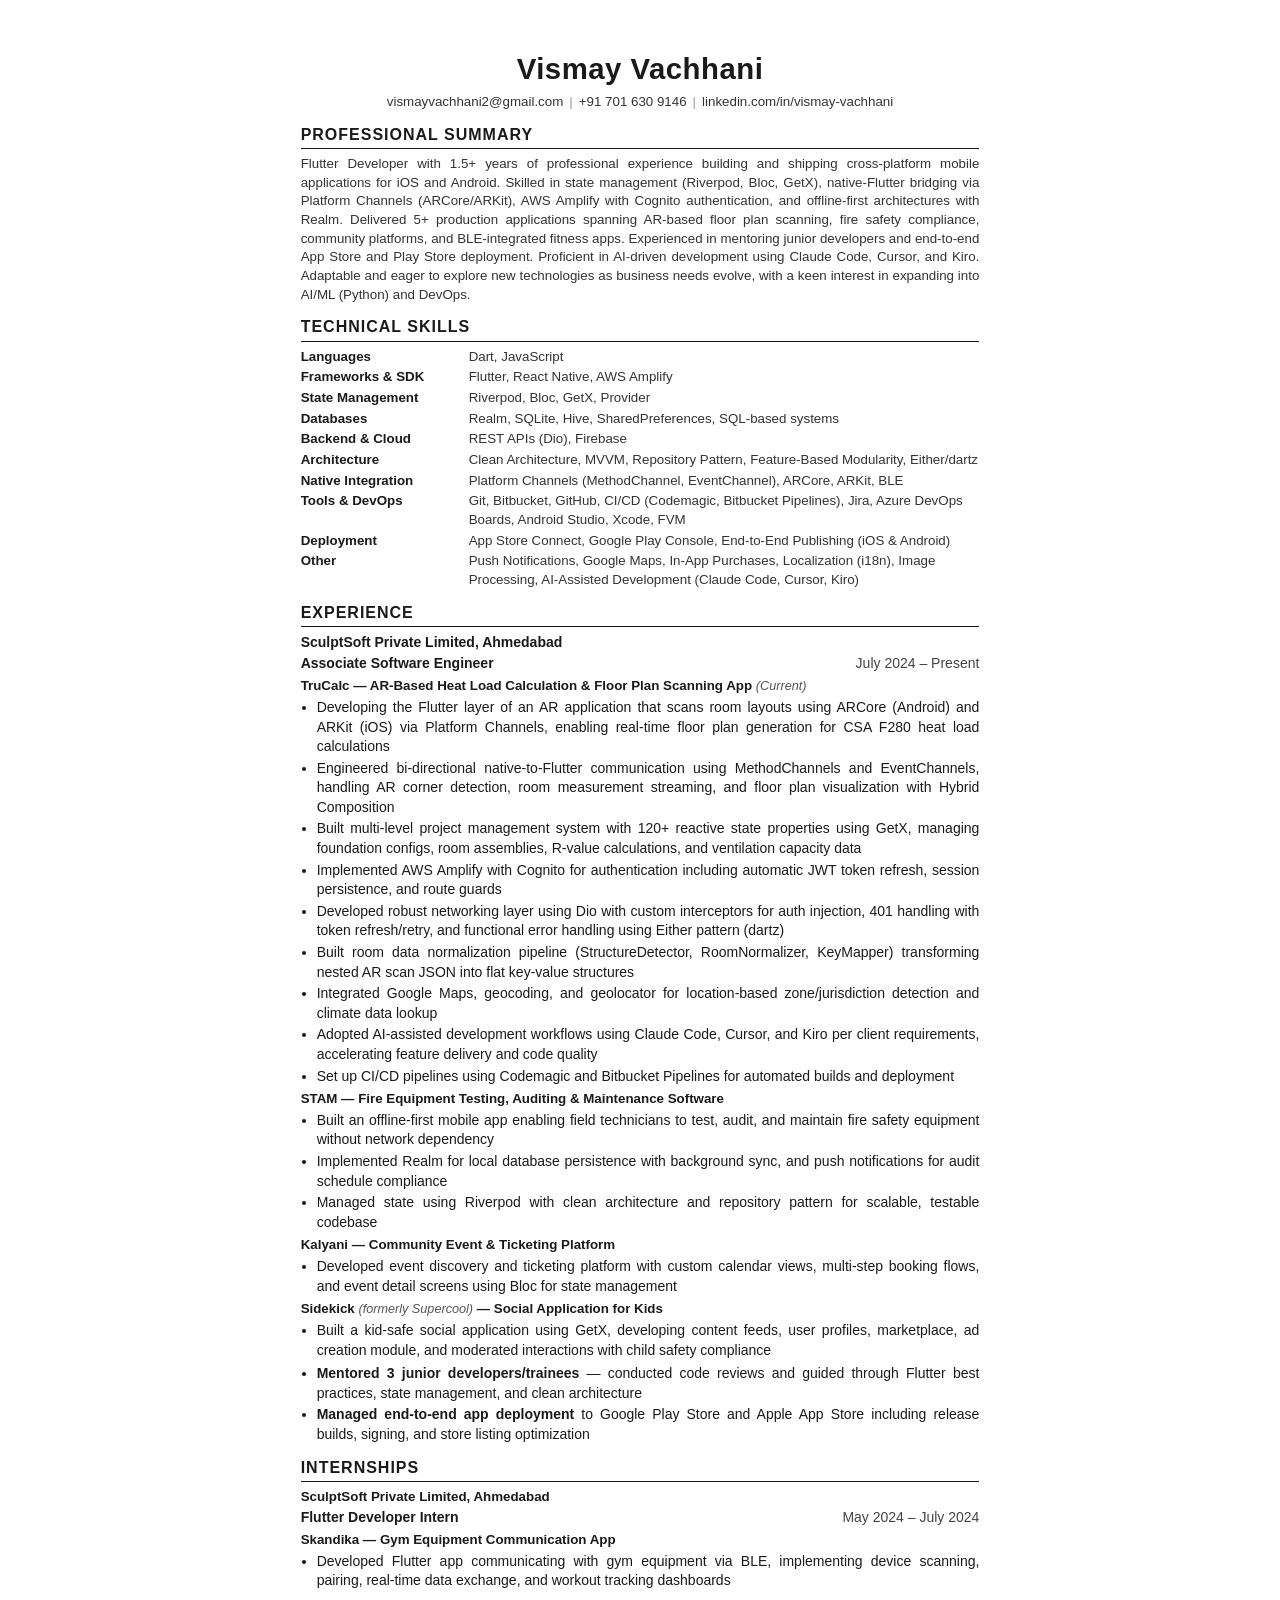
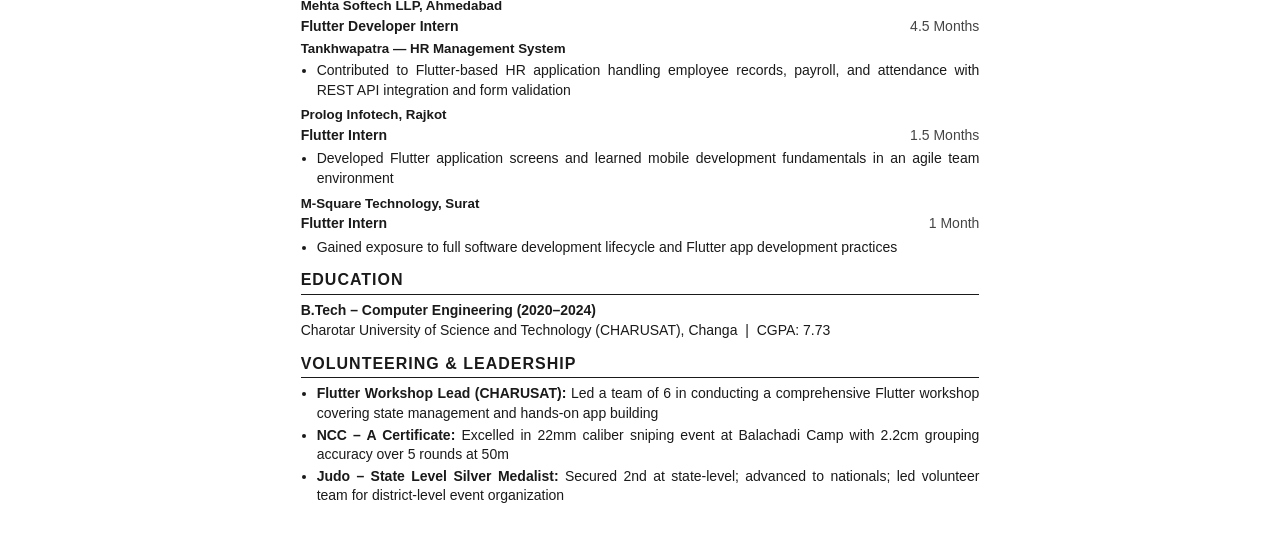
==== resume.html @ d3d65915 "Initial portfolio website" ====
<!DOCTYPE html>
<html lang="en">
<head>
<meta charset="UTF-8">
<meta name="viewport" content="width=device-width, initial-scale=1.0">
<title>Vismay Vachhani - Resume</title>
<style>
  @page {
    margin: 0.5in 0.6in;
    size: A4;
  }
  * {
    margin: 0;
    padding: 0;
    box-sizing: border-box;
  }
  body {
    font-family: 'Calibri', 'Segoe UI', Arial, sans-serif;
    font-size: 10.5pt;
    line-height: 1.4;
    color: #1a1a1a;
    max-width: 8.27in;
    margin: 0 auto;
    padding: 0.5in 0.6in;
    -webkit-print-color-adjust: exact;
    print-color-adjust: exact;
  }
  h1 {
    font-size: 22pt;
    font-weight: 700;
    text-align: center;
    color: #1a1a1a;
    margin-bottom: 4px;
    letter-spacing: 0.5px;
  }
  .contact {
    text-align: center;
    font-size: 10pt;
    color: #333;
    margin-bottom: 12px;
  }
  .contact a {
    color: #333;
    text-decoration: none;
  }
  .contact .separator {
    margin: 0 6px;
    color: #999;
  }
  h2 {
    font-size: 12pt;
    font-weight: 700;
    color: #1a1a1a;
    text-transform: uppercase;
    letter-spacing: 1px;
    border-bottom: 1.5px solid #1a1a1a;
    padding-bottom: 2px;
    margin-top: 12px;
    margin-bottom: 6px;
  }
  h3 {
    font-size: 10.5pt;
    font-weight: 700;
    color: #1a1a1a;
    margin-bottom: 1px;
  }
  .role {
    font-size: 10.5pt;
    margin-bottom: 4px;
  }
  .role strong {
    font-weight: 600;
  }
  .role .date {
    float: right;
    font-weight: 400;
    color: #444;
  }
  .project-title {
    font-weight: 700;
    font-size: 10pt;
    margin-top: 4px;
    margin-bottom: 2px;
    color: #1a1a1a;
  }
  .project-title em {
    font-weight: 400;
    font-style: italic;
    color: #555;
    font-size: 9.5pt;
  }
  ul {
    margin-left: 16px;
    margin-bottom: 4px;
  }
  li {
    margin-bottom: 2px;
    text-align: justify;
  }
  .skills-grid {
    display: grid;
    grid-template-columns: 160px 1fr;
    row-gap: 2px;
    column-gap: 8px;
    margin-bottom: 2px;
  }
  .skills-grid .label {
    font-weight: 600;
    font-size: 10pt;
    color: #1a1a1a;
  }
  .skills-grid .value {
    font-size: 10pt;
    color: #333;
  }
  .summary {
    text-align: justify;
    margin-bottom: 4px;
    font-size: 10pt;
    color: #333;
  }
  .intern-block {
    margin-bottom: 6px;
  }
  .intern-block h3 {
    font-size: 10pt;
  }
  .additional {
    margin-top: 4px;
  }
  .edu-line {
    margin-bottom: 1px;
  }
  .activities li {
    margin-bottom: 2px;
  }
  .clearfix::after {
    content: "";
    display: table;
    clear: both;
  }
  @media print {
    body {
      padding: 0;
    }
  }
</style>
</head>
<body>

<h1>Vismay Vachhani</h1>
<div class="contact">
  vismayvachhani2@gmail.com<span class="separator">|</span>+91 701 630 9146<span class="separator">|</span><a href="https://linkedin.com/in/vismay-vachhani">linkedin.com/in/vismay-vachhani</a>
</div>

<h2>Professional Summary</h2>
<p class="summary">
Flutter Developer with 1.5+ years of professional experience building and shipping cross-platform mobile applications for iOS and Android. Skilled in state management (Riverpod, Bloc, GetX), native-Flutter bridging via Platform Channels (ARCore/ARKit), AWS Amplify with Cognito authentication, and offline-first architectures with Realm. Delivered 5+ production applications spanning AR-based floor plan scanning, fire safety compliance, community platforms, and BLE-integrated fitness apps. Experienced in mentoring junior developers and end-to-end App Store and Play Store deployment. Proficient in AI-driven development using Claude Code, Cursor, and Kiro. Adaptable and eager to explore new technologies as business needs evolve, with a keen interest in expanding into AI/ML (Python) and DevOps.
</p>

<h2>Technical Skills</h2>
<div class="skills-grid">
  <span class="label">Languages</span>
  <span class="value">Dart, JavaScript</span>
  <span class="label">Frameworks & SDK</span>
  <span class="value">Flutter, React Native, AWS Amplify</span>
  <span class="label">State Management</span>
  <span class="value">Riverpod, Bloc, GetX, Provider</span>
  <span class="label">Databases</span>
  <span class="value">Realm, SQLite, Hive, SharedPreferences, SQL-based systems</span>
  <span class="label">Backend & Cloud</span>
  <span class="value">REST APIs (Dio), Firebase</span>
  <span class="label">Architecture</span>
  <span class="value">Clean Architecture, MVVM, Repository Pattern, Feature-Based Modularity, Either/dartz</span>
  <span class="label">Native Integration</span>
  <span class="value">Platform Channels (MethodChannel, EventChannel), ARCore, ARKit, BLE</span>
  <span class="label">Tools & DevOps</span>
  <span class="value">Git, Bitbucket, GitHub, CI/CD (Codemagic, Bitbucket Pipelines), Jira, Azure DevOps Boards, Android Studio, Xcode, FVM</span>
  <span class="label">Deployment</span>
  <span class="value">App Store Connect, Google Play Console, End-to-End Publishing (iOS & Android)</span>
  <span class="label">Other</span>
  <span class="value">Push Notifications, Google Maps, In-App Purchases, Localization (i18n), Image Processing, AI-Assisted Development (Claude Code, Cursor, Kiro)</span>
</div>

<h2>Experience</h2>

<h3>SculptSoft Private Limited, Ahmedabad</h3>
<div class="role clearfix"><strong>Associate Software Engineer</strong><span class="date">July 2024 &ndash; Present</span></div>

<div class="project-title">TruCalc &mdash; AR-Based Heat Load Calculation & Floor Plan Scanning App <em>(Current)</em></div>
<ul>
  <li>Developing the Flutter layer of an AR application that scans room layouts using ARCore (Android) and ARKit (iOS) via Platform Channels, enabling real-time floor plan generation for CSA F280 heat load calculations</li>
  <li>Engineered bi-directional native-to-Flutter communication using MethodChannels and EventChannels, handling AR corner detection, room measurement streaming, and floor plan visualization with Hybrid Composition</li>
  <li>Built multi-level project management system with 120+ reactive state properties using GetX, managing foundation configs, room assemblies, R-value calculations, and ventilation capacity data</li>
  <li>Implemented AWS Amplify with Cognito for authentication including automatic JWT token refresh, session persistence, and route guards</li>
  <li>Developed robust networking layer using Dio with custom interceptors for auth injection, 401 handling with token refresh/retry, and functional error handling using Either pattern (dartz)</li>
  <li>Built room data normalization pipeline (StructureDetector, RoomNormalizer, KeyMapper) transforming nested AR scan JSON into flat key-value structures</li>
  <li>Integrated Google Maps, geocoding, and geolocator for location-based zone/jurisdiction detection and climate data lookup</li>
  <li>Adopted AI-assisted development workflows using Claude Code, Cursor, and Kiro per client requirements, accelerating feature delivery and code quality</li>
  <li>Set up CI/CD pipelines using Codemagic and Bitbucket Pipelines for automated builds and deployment</li>
</ul>

<div class="project-title">STAM &mdash; Fire Equipment Testing, Auditing & Maintenance Software</div>
<ul>
  <li>Built an offline-first mobile app enabling field technicians to test, audit, and maintain fire safety equipment without network dependency</li>
  <li>Implemented Realm for local database persistence with background sync, and push notifications for audit schedule compliance</li>
  <li>Managed state using Riverpod with clean architecture and repository pattern for scalable, testable codebase</li>
</ul>

<div class="project-title">Kalyani &mdash; Community Event & Ticketing Platform</div>
<ul>
  <li>Developed event discovery and ticketing platform with custom calendar views, multi-step booking flows, and event detail screens using Bloc for state management</li>
</ul>

<div class="project-title">Sidekick <em>(formerly Supercool)</em> &mdash; Social Application for Kids</div>
<ul>
  <li>Built a kid-safe social application using GetX, developing content feeds, user profiles, marketplace, ad creation module, and moderated interactions with child safety compliance</li>
</ul>

<div class="additional">
<ul>
  <li><strong>Mentored 3 junior developers/trainees</strong> &mdash; conducted code reviews and guided through Flutter best practices, state management, and clean architecture</li>
  <li><strong>Managed end-to-end app deployment</strong> to Google Play Store and Apple App Store including release builds, signing, and store listing optimization</li>
</ul>
</div>

<h2>Internships</h2>

<div class="intern-block">
<h3>SculptSoft Private Limited, Ahmedabad</h3>
<div class="role clearfix"><strong>Flutter Developer Intern</strong><span class="date">May 2024 &ndash; July 2024</span></div>
<div class="project-title">Skandika &mdash; Gym Equipment Communication App</div>
<ul>
  <li>Developed Flutter app communicating with gym equipment via BLE, implementing device scanning, pairing, real-time data exchange, and workout tracking dashboards</li>
</ul>
</div>

<div class="intern-block">
<h3>Mehta Softech LLP, Ahmedabad</h3>
<div class="role clearfix"><strong>Flutter Developer Intern</strong><span class="date">4.5 Months</span></div>
<div class="project-title">Tankhwapatra &mdash; HR Management System</div>
<ul>
  <li>Contributed to Flutter-based HR application handling employee records, payroll, and attendance with REST API integration and form validation</li>
</ul>
</div>

<div class="intern-block">
<h3>Prolog Infotech, Rajkot</h3>
<div class="role clearfix"><strong>Flutter Intern</strong><span class="date">1.5 Months</span></div>
<ul>
  <li>Developed Flutter application screens and learned mobile development fundamentals in an agile team environment</li>
</ul>
</div>

<div class="intern-block">
<h3>M-Square Technology, Surat</h3>
<div class="role clearfix"><strong>Flutter Intern</strong><span class="date">1 Month</span></div>
<ul>
  <li>Gained exposure to full software development lifecycle and Flutter app development practices</li>
</ul>
</div>

<h2>Education</h2>
<div class="edu-line"><strong>B.Tech &ndash; Computer Engineering (2020&ndash;2024)</strong></div>
<div class="edu-line">Charotar University of Science and Technology (CHARUSAT), Changa &nbsp;|&nbsp; CGPA: 7.73</div>

<h2>Volunteering & Leadership</h2>
<ul class="activities">
  <li><strong>Flutter Workshop Lead (CHARUSAT):</strong> Led a team of 6 in conducting a comprehensive Flutter workshop covering state management and hands-on app building</li>
  <li><strong>NCC &ndash; A Certificate:</strong> Excelled in 22mm caliber sniping event at Balachadi Camp with 2.2cm grouping accuracy over 5 rounds at 50m</li>
  <li><strong>Judo &ndash; State Level Silver Medalist:</strong> Secured 2nd at state-level; advanced to nationals; led volunteer team for district-level event organization</li>
</ul>

</body>
</html>
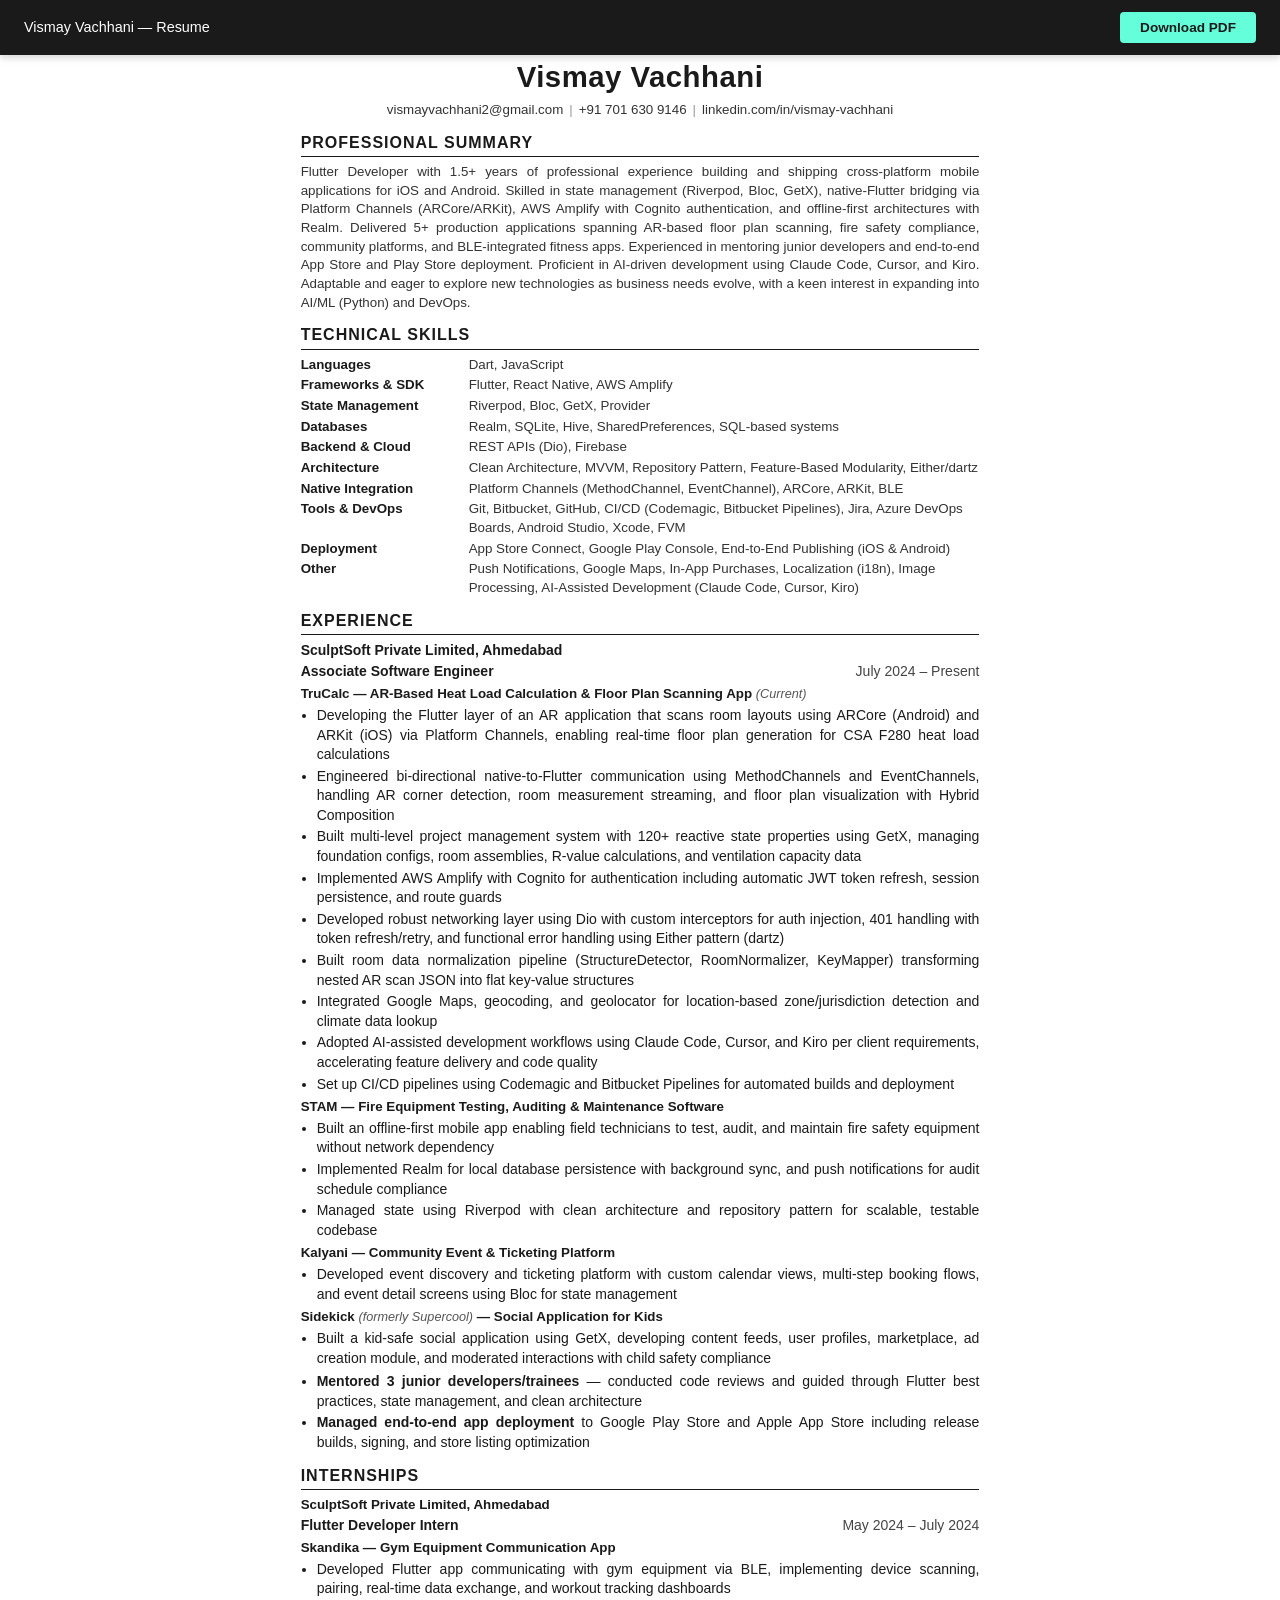
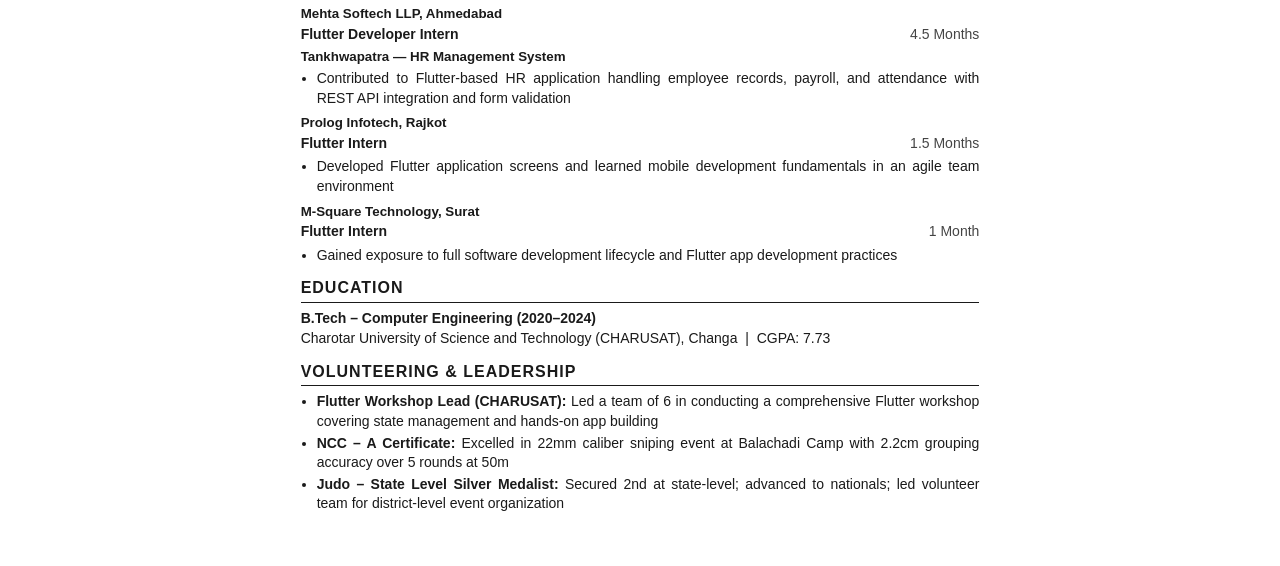
==== commit 1c19dff1: "Add download bar to resume page" ====
--- a/resume.html
+++ b/resume.html
@@ -139,14 +139,58 @@
     display: table;
     clear: both;
   }
+  .download-bar {
+    position: fixed;
+    top: 0;
+    left: 0;
+    right: 0;
+    background: #1a1a1a;
+    padding: 12px 24px;
+    display: flex;
+    align-items: center;
+    justify-content: space-between;
+    z-index: 1000;
+    box-shadow: 0 2px 8px rgba(0,0,0,0.2);
+  }
+  .download-bar span {
+    color: #fff;
+    font-size: 0.9rem;
+  }
+  .download-btn {
+    background: #64ffda;
+    color: #1a1a1a;
+    border: none;
+    padding: 8px 20px;
+    border-radius: 4px;
+    font-family: 'Calibri', sans-serif;
+    font-size: 0.85rem;
+    font-weight: 600;
+    cursor: pointer;
+    transition: opacity 0.2s;
+  }
+  .download-btn:hover {
+    opacity: 0.85;
+  }
+  body {
+    padding-top: 56px;
+  }
   @media print {
+    .download-bar {
+      display: none;
+    }
     body {
       padding: 0;
+      padding-top: 0;
     }
   }
 </style>
 </head>
 <body>
+
+<div class="download-bar">
+  <span>Vismay Vachhani — Resume</span>
+  <button class="download-btn" onclick="window.print()">Download PDF</button>
+</div>
 
 <h1>Vismay Vachhani</h1>
 <div class="contact">
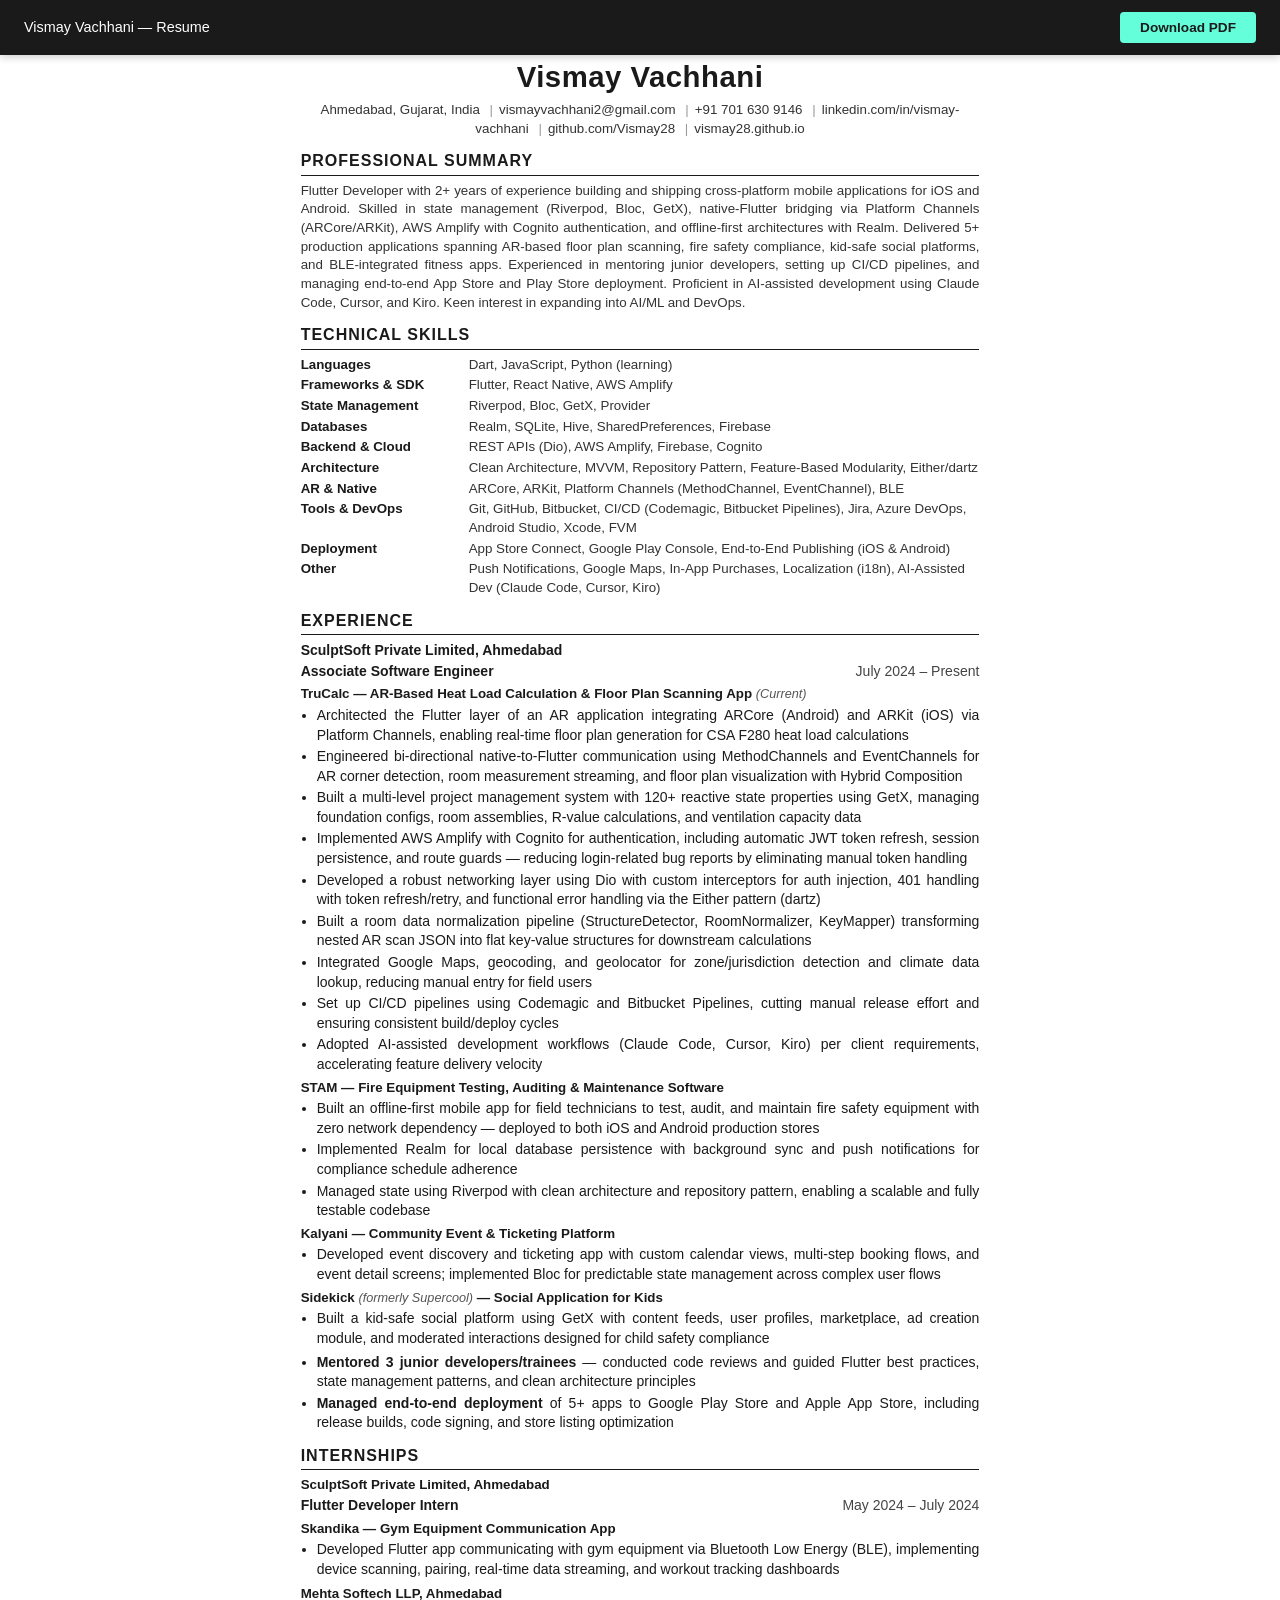
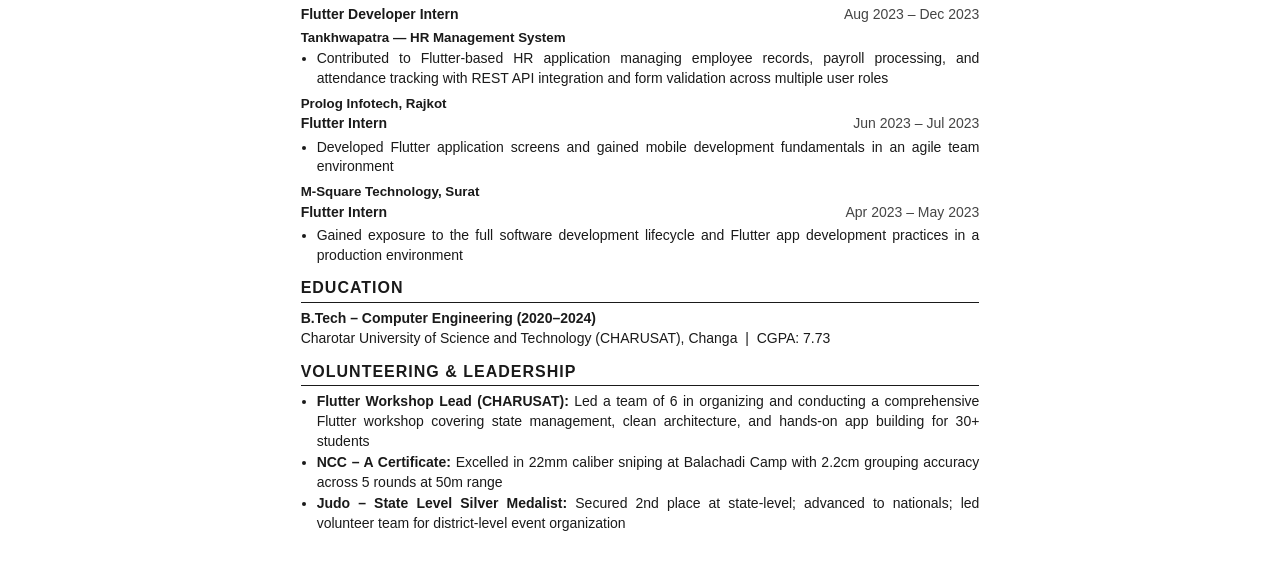
==== commit 6ee4ec2d: "Update resume: 2yr exp, add GitHub/location, fix internship dates, strengthen bullets" ====
--- a/resume.html
+++ b/resume.html
@@ -3,7 +3,7 @@
 <head>
 <meta charset="UTF-8">
 <meta name="viewport" content="width=device-width, initial-scale=1.0">
-<title>Vismay Vachhani - Resume</title>
+<title>Vismay Vachhani - Flutter Developer Resume</title>
 <style>
   @page {
     margin: 0.5in 0.6in;
@@ -194,36 +194,41 @@
 
 <h1>Vismay Vachhani</h1>
 <div class="contact">
-  vismayvachhani2@gmail.com<span class="separator">|</span>+91 701 630 9146<span class="separator">|</span><a href="https://linkedin.com/in/vismay-vachhani">linkedin.com/in/vismay-vachhani</a>
+  Ahmedabad, Gujarat, India
+  <span class="separator">|</span>vismayvachhani2@gmail.com
+  <span class="separator">|</span>+91 701 630 9146
+  <span class="separator">|</span><a href="https://linkedin.com/in/vismay-vachhani">linkedin.com/in/vismay-vachhani</a>
+  <span class="separator">|</span><a href="https://github.com/Vismay28">github.com/Vismay28</a>
+  <span class="separator">|</span><a href="https://vismay28.github.io">vismay28.github.io</a>
 </div>
 
 <h2>Professional Summary</h2>
 <p class="summary">
-Flutter Developer with 1.5+ years of professional experience building and shipping cross-platform mobile applications for iOS and Android. Skilled in state management (Riverpod, Bloc, GetX), native-Flutter bridging via Platform Channels (ARCore/ARKit), AWS Amplify with Cognito authentication, and offline-first architectures with Realm. Delivered 5+ production applications spanning AR-based floor plan scanning, fire safety compliance, community platforms, and BLE-integrated fitness apps. Experienced in mentoring junior developers and end-to-end App Store and Play Store deployment. Proficient in AI-driven development using Claude Code, Cursor, and Kiro. Adaptable and eager to explore new technologies as business needs evolve, with a keen interest in expanding into AI/ML (Python) and DevOps.
+Flutter Developer with 2+ years of experience building and shipping cross-platform mobile applications for iOS and Android. Skilled in state management (Riverpod, Bloc, GetX), native-Flutter bridging via Platform Channels (ARCore/ARKit), AWS Amplify with Cognito authentication, and offline-first architectures with Realm. Delivered 5+ production applications spanning AR-based floor plan scanning, fire safety compliance, kid-safe social platforms, and BLE-integrated fitness apps. Experienced in mentoring junior developers, setting up CI/CD pipelines, and managing end-to-end App Store and Play Store deployment. Proficient in AI-assisted development using Claude Code, Cursor, and Kiro. Keen interest in expanding into AI/ML and DevOps.
 </p>
 
 <h2>Technical Skills</h2>
 <div class="skills-grid">
   <span class="label">Languages</span>
-  <span class="value">Dart, JavaScript</span>
+  <span class="value">Dart, JavaScript, Python (learning)</span>
   <span class="label">Frameworks & SDK</span>
   <span class="value">Flutter, React Native, AWS Amplify</span>
   <span class="label">State Management</span>
   <span class="value">Riverpod, Bloc, GetX, Provider</span>
   <span class="label">Databases</span>
-  <span class="value">Realm, SQLite, Hive, SharedPreferences, SQL-based systems</span>
+  <span class="value">Realm, SQLite, Hive, SharedPreferences, Firebase</span>
   <span class="label">Backend & Cloud</span>
-  <span class="value">REST APIs (Dio), Firebase</span>
+  <span class="value">REST APIs (Dio), AWS Amplify, Firebase, Cognito</span>
   <span class="label">Architecture</span>
   <span class="value">Clean Architecture, MVVM, Repository Pattern, Feature-Based Modularity, Either/dartz</span>
-  <span class="label">Native Integration</span>
-  <span class="value">Platform Channels (MethodChannel, EventChannel), ARCore, ARKit, BLE</span>
+  <span class="label">AR & Native</span>
+  <span class="value">ARCore, ARKit, Platform Channels (MethodChannel, EventChannel), BLE</span>
   <span class="label">Tools & DevOps</span>
-  <span class="value">Git, Bitbucket, GitHub, CI/CD (Codemagic, Bitbucket Pipelines), Jira, Azure DevOps Boards, Android Studio, Xcode, FVM</span>
+  <span class="value">Git, GitHub, Bitbucket, CI/CD (Codemagic, Bitbucket Pipelines), Jira, Azure DevOps, Android Studio, Xcode, FVM</span>
   <span class="label">Deployment</span>
   <span class="value">App Store Connect, Google Play Console, End-to-End Publishing (iOS & Android)</span>
   <span class="label">Other</span>
-  <span class="value">Push Notifications, Google Maps, In-App Purchases, Localization (i18n), Image Processing, AI-Assisted Development (Claude Code, Cursor, Kiro)</span>
+  <span class="value">Push Notifications, Google Maps, In-App Purchases, Localization (i18n), AI-Assisted Dev (Claude Code, Cursor, Kiro)</span>
 </div>
 
 <h2>Experience</h2>
@@ -233,38 +238,38 @@
 
 <div class="project-title">TruCalc &mdash; AR-Based Heat Load Calculation & Floor Plan Scanning App <em>(Current)</em></div>
 <ul>
-  <li>Developing the Flutter layer of an AR application that scans room layouts using ARCore (Android) and ARKit (iOS) via Platform Channels, enabling real-time floor plan generation for CSA F280 heat load calculations</li>
-  <li>Engineered bi-directional native-to-Flutter communication using MethodChannels and EventChannels, handling AR corner detection, room measurement streaming, and floor plan visualization with Hybrid Composition</li>
-  <li>Built multi-level project management system with 120+ reactive state properties using GetX, managing foundation configs, room assemblies, R-value calculations, and ventilation capacity data</li>
-  <li>Implemented AWS Amplify with Cognito for authentication including automatic JWT token refresh, session persistence, and route guards</li>
-  <li>Developed robust networking layer using Dio with custom interceptors for auth injection, 401 handling with token refresh/retry, and functional error handling using Either pattern (dartz)</li>
-  <li>Built room data normalization pipeline (StructureDetector, RoomNormalizer, KeyMapper) transforming nested AR scan JSON into flat key-value structures</li>
-  <li>Integrated Google Maps, geocoding, and geolocator for location-based zone/jurisdiction detection and climate data lookup</li>
-  <li>Adopted AI-assisted development workflows using Claude Code, Cursor, and Kiro per client requirements, accelerating feature delivery and code quality</li>
-  <li>Set up CI/CD pipelines using Codemagic and Bitbucket Pipelines for automated builds and deployment</li>
+  <li>Architected the Flutter layer of an AR application integrating ARCore (Android) and ARKit (iOS) via Platform Channels, enabling real-time floor plan generation for CSA F280 heat load calculations</li>
+  <li>Engineered bi-directional native-to-Flutter communication using MethodChannels and EventChannels for AR corner detection, room measurement streaming, and floor plan visualization with Hybrid Composition</li>
+  <li>Built a multi-level project management system with 120+ reactive state properties using GetX, managing foundation configs, room assemblies, R-value calculations, and ventilation capacity data</li>
+  <li>Implemented AWS Amplify with Cognito for authentication, including automatic JWT token refresh, session persistence, and route guards — reducing login-related bug reports by eliminating manual token handling</li>
+  <li>Developed a robust networking layer using Dio with custom interceptors for auth injection, 401 handling with token refresh/retry, and functional error handling via the Either pattern (dartz)</li>
+  <li>Built a room data normalization pipeline (StructureDetector, RoomNormalizer, KeyMapper) transforming nested AR scan JSON into flat key-value structures for downstream calculations</li>
+  <li>Integrated Google Maps, geocoding, and geolocator for zone/jurisdiction detection and climate data lookup, reducing manual entry for field users</li>
+  <li>Set up CI/CD pipelines using Codemagic and Bitbucket Pipelines, cutting manual release effort and ensuring consistent build/deploy cycles</li>
+  <li>Adopted AI-assisted development workflows (Claude Code, Cursor, Kiro) per client requirements, accelerating feature delivery velocity</li>
 </ul>
 
 <div class="project-title">STAM &mdash; Fire Equipment Testing, Auditing & Maintenance Software</div>
 <ul>
-  <li>Built an offline-first mobile app enabling field technicians to test, audit, and maintain fire safety equipment without network dependency</li>
-  <li>Implemented Realm for local database persistence with background sync, and push notifications for audit schedule compliance</li>
-  <li>Managed state using Riverpod with clean architecture and repository pattern for scalable, testable codebase</li>
+  <li>Built an offline-first mobile app for field technicians to test, audit, and maintain fire safety equipment with zero network dependency — deployed to both iOS and Android production stores</li>
+  <li>Implemented Realm for local database persistence with background sync and push notifications for compliance schedule adherence</li>
+  <li>Managed state using Riverpod with clean architecture and repository pattern, enabling a scalable and fully testable codebase</li>
 </ul>
 
 <div class="project-title">Kalyani &mdash; Community Event & Ticketing Platform</div>
 <ul>
-  <li>Developed event discovery and ticketing platform with custom calendar views, multi-step booking flows, and event detail screens using Bloc for state management</li>
+  <li>Developed event discovery and ticketing app with custom calendar views, multi-step booking flows, and event detail screens; implemented Bloc for predictable state management across complex user flows</li>
 </ul>
 
 <div class="project-title">Sidekick <em>(formerly Supercool)</em> &mdash; Social Application for Kids</div>
 <ul>
-  <li>Built a kid-safe social application using GetX, developing content feeds, user profiles, marketplace, ad creation module, and moderated interactions with child safety compliance</li>
+  <li>Built a kid-safe social platform using GetX with content feeds, user profiles, marketplace, ad creation module, and moderated interactions designed for child safety compliance</li>
 </ul>
 
 <div class="additional">
 <ul>
-  <li><strong>Mentored 3 junior developers/trainees</strong> &mdash; conducted code reviews and guided through Flutter best practices, state management, and clean architecture</li>
-  <li><strong>Managed end-to-end app deployment</strong> to Google Play Store and Apple App Store including release builds, signing, and store listing optimization</li>
+  <li><strong>Mentored 3 junior developers/trainees</strong> &mdash; conducted code reviews and guided Flutter best practices, state management patterns, and clean architecture principles</li>
+  <li><strong>Managed end-to-end deployment</strong> of 5+ apps to Google Play Store and Apple App Store, including release builds, code signing, and store listing optimization</li>
 </ul>
 </div>
 
@@ -275,32 +280,32 @@
 <div class="role clearfix"><strong>Flutter Developer Intern</strong><span class="date">May 2024 &ndash; July 2024</span></div>
 <div class="project-title">Skandika &mdash; Gym Equipment Communication App</div>
 <ul>
-  <li>Developed Flutter app communicating with gym equipment via BLE, implementing device scanning, pairing, real-time data exchange, and workout tracking dashboards</li>
+  <li>Developed Flutter app communicating with gym equipment via Bluetooth Low Energy (BLE), implementing device scanning, pairing, real-time data streaming, and workout tracking dashboards</li>
 </ul>
 </div>
 
 <div class="intern-block">
 <h3>Mehta Softech LLP, Ahmedabad</h3>
-<div class="role clearfix"><strong>Flutter Developer Intern</strong><span class="date">4.5 Months</span></div>
+<div class="role clearfix"><strong>Flutter Developer Intern</strong><span class="date">Aug 2023 &ndash; Dec 2023</span></div>
 <div class="project-title">Tankhwapatra &mdash; HR Management System</div>
 <ul>
-  <li>Contributed to Flutter-based HR application handling employee records, payroll, and attendance with REST API integration and form validation</li>
+  <li>Contributed to Flutter-based HR application managing employee records, payroll processing, and attendance tracking with REST API integration and form validation across multiple user roles</li>
 </ul>
 </div>
 
 <div class="intern-block">
 <h3>Prolog Infotech, Rajkot</h3>
-<div class="role clearfix"><strong>Flutter Intern</strong><span class="date">1.5 Months</span></div>
-<ul>
-  <li>Developed Flutter application screens and learned mobile development fundamentals in an agile team environment</li>
+<div class="role clearfix"><strong>Flutter Intern</strong><span class="date">Jun 2023 &ndash; Jul 2023</span></div>
+<ul>
+  <li>Developed Flutter application screens and gained mobile development fundamentals in an agile team environment</li>
 </ul>
 </div>
 
 <div class="intern-block">
 <h3>M-Square Technology, Surat</h3>
-<div class="role clearfix"><strong>Flutter Intern</strong><span class="date">1 Month</span></div>
-<ul>
-  <li>Gained exposure to full software development lifecycle and Flutter app development practices</li>
+<div class="role clearfix"><strong>Flutter Intern</strong><span class="date">Apr 2023 &ndash; May 2023</span></div>
+<ul>
+  <li>Gained exposure to the full software development lifecycle and Flutter app development practices in a production environment</li>
 </ul>
 </div>
 
@@ -310,9 +315,9 @@
 
 <h2>Volunteering & Leadership</h2>
 <ul class="activities">
-  <li><strong>Flutter Workshop Lead (CHARUSAT):</strong> Led a team of 6 in conducting a comprehensive Flutter workshop covering state management and hands-on app building</li>
-  <li><strong>NCC &ndash; A Certificate:</strong> Excelled in 22mm caliber sniping event at Balachadi Camp with 2.2cm grouping accuracy over 5 rounds at 50m</li>
-  <li><strong>Judo &ndash; State Level Silver Medalist:</strong> Secured 2nd at state-level; advanced to nationals; led volunteer team for district-level event organization</li>
+  <li><strong>Flutter Workshop Lead (CHARUSAT):</strong> Led a team of 6 in organizing and conducting a comprehensive Flutter workshop covering state management, clean architecture, and hands-on app building for 30+ students</li>
+  <li><strong>NCC &ndash; A Certificate:</strong> Excelled in 22mm caliber sniping at Balachadi Camp with 2.2cm grouping accuracy across 5 rounds at 50m range</li>
+  <li><strong>Judo &ndash; State Level Silver Medalist:</strong> Secured 2nd place at state-level; advanced to nationals; led volunteer team for district-level event organization</li>
 </ul>
 
 </body>
